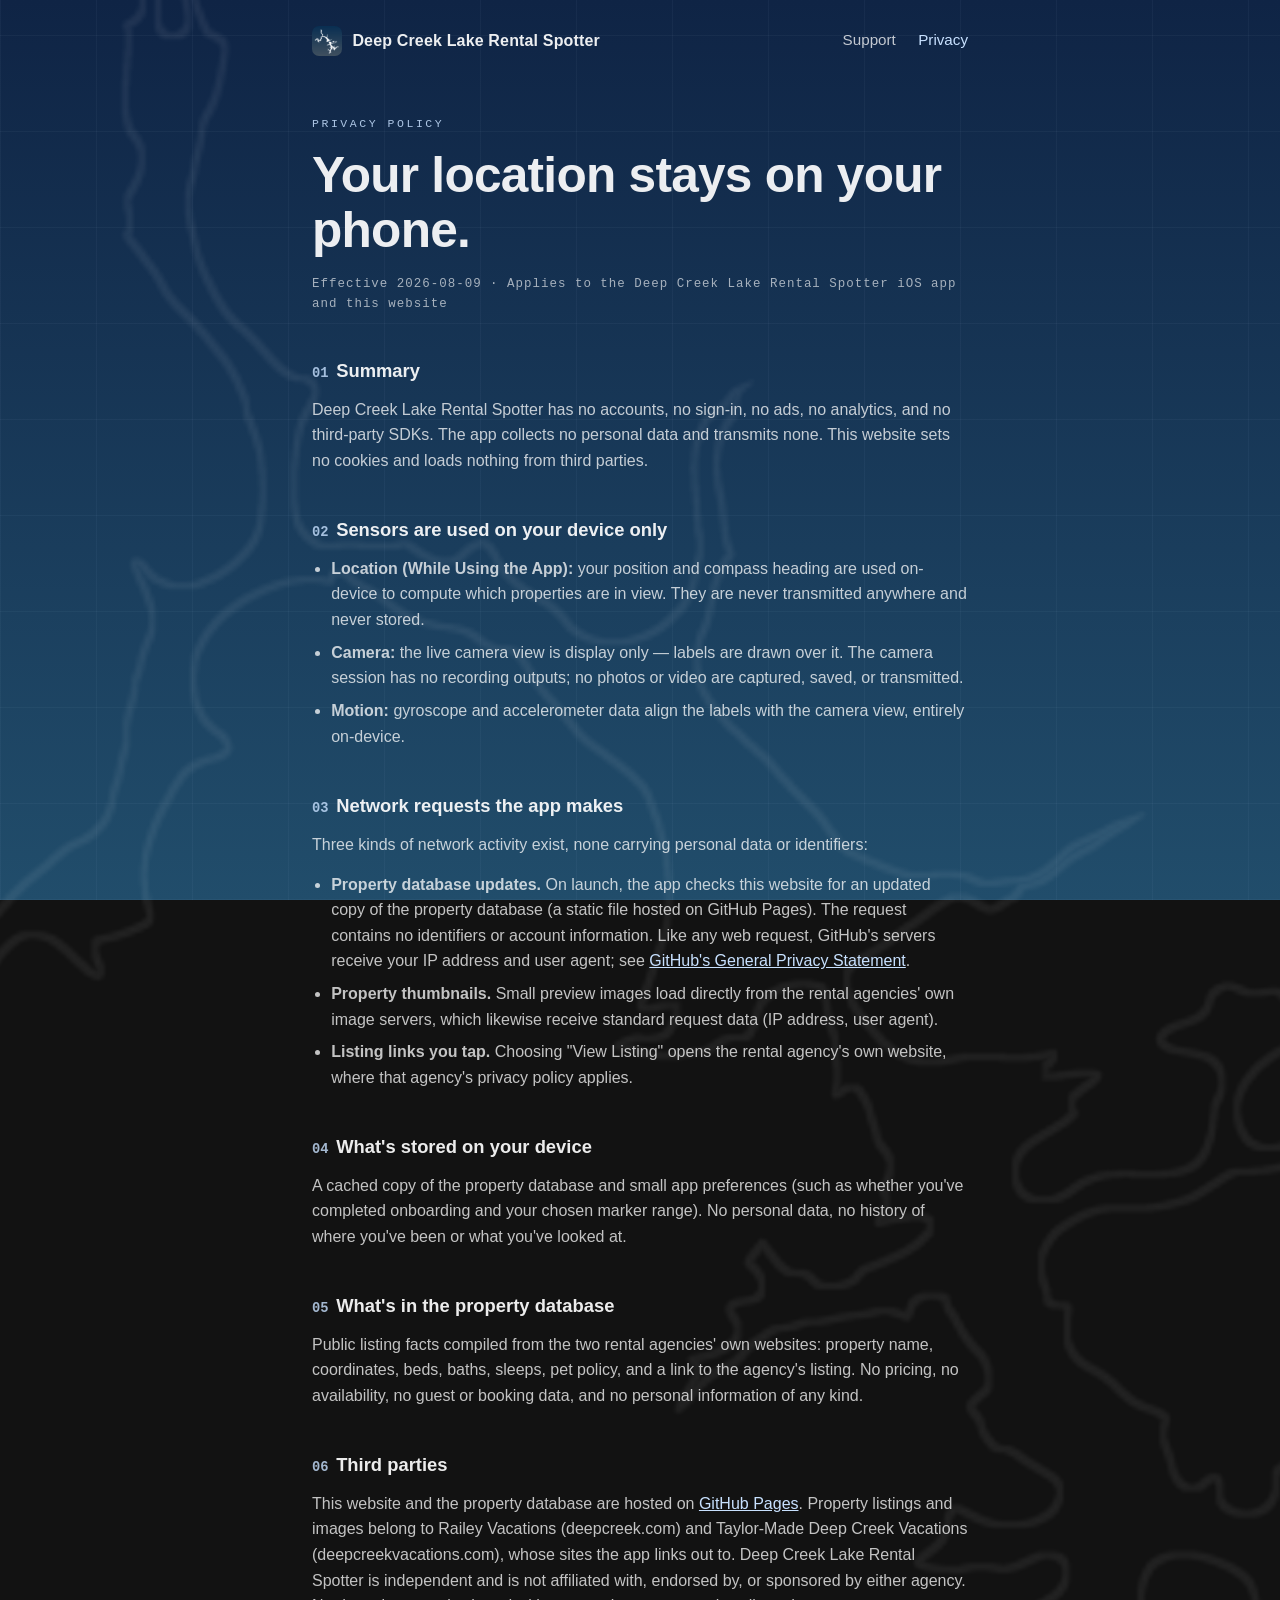
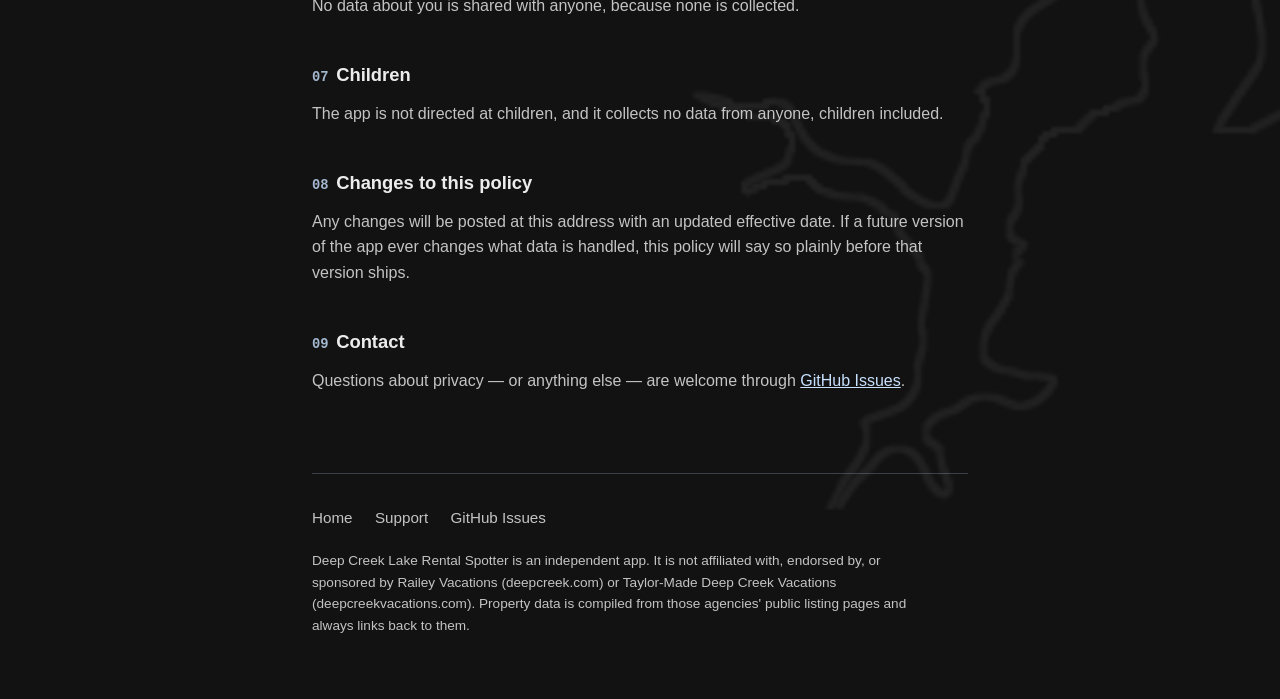
==== privacy/index.html @ 13c7269b "Initial site: landing, support, privacy, hosted dataset Static HTML/CSS only — no JS, no analytics, " ====
<!DOCTYPE html>
<html lang="en">
<head>
<meta charset="utf-8">
<meta name="viewport" content="width=device-width, initial-scale=1">
<title>Privacy Policy — Deep Creek Lake Rental Spotter</title>
<meta name="description" content="Privacy policy for the Deep Creek Lake Rental Spotter iPhone app: no accounts, no analytics, no personal data collected.">
<meta name="theme-color" content="#0F2445">
<link rel="icon" type="image/png" href="../assets/favicon.png">
<link rel="apple-touch-icon" href="../assets/apple-touch-icon.png">
<link rel="stylesheet" href="../assets/styles.css">
</head>
<body>
<img class="lake-watermark faint" src="../assets/lake-hero.png" alt="" aria-hidden="true">

<div class="page">
  <header class="site-header">
    <a class="brand" href="../"><img src="../assets/apple-touch-icon.png" alt="">Deep Creek Lake Rental Spotter</a>
    <nav class="site-nav">
      <a href="../support/">Support</a>
      <a href="./" aria-current="page">Privacy</a>
    </nav>
  </header>

  <main class="doc">
    <p class="kicker">Privacy Policy</p>
    <h1>Your location stays on your phone.</h1>
    <p class="doc-meta">Effective 2026-08-09 · Applies to the Deep Creek Lake Rental Spotter iOS app and this website</p>

    <h2><span class="index">01</span>Summary</h2>
    <p>Deep Creek Lake Rental Spotter has no accounts, no sign-in, no ads, no analytics, and no
    third-party SDKs. The app collects no personal data and transmits none. This
    website sets no cookies and loads nothing from third parties.</p>

    <h2><span class="index">02</span>Sensors are used on your device only</h2>
    <ul>
      <li><strong>Location (While Using the App):</strong> your position and compass heading are
      used on-device to compute which properties are in view. They are never
      transmitted anywhere and never stored.</li>
      <li><strong>Camera:</strong> the live camera view is display only — labels are drawn over
      it. The camera session has no recording outputs; no photos or video are
      captured, saved, or transmitted.</li>
      <li><strong>Motion:</strong> gyroscope and accelerometer data align the labels with the
      camera view, entirely on-device.</li>
    </ul>

    <h2><span class="index">03</span>Network requests the app makes</h2>
    <p>Three kinds of network activity exist, none carrying personal data or
    identifiers:</p>
    <ul>
      <li><strong>Property database updates.</strong> On launch, the app checks this website for
      an updated copy of the property database (a static file hosted on GitHub
      Pages). The request contains no identifiers or account information. Like any
      web request, GitHub's servers receive your IP address and user agent; see
      <a href="https://docs.github.com/en/site-policy/privacy-policies/github-general-privacy-statement">GitHub's
      General Privacy Statement</a>.</li>
      <li><strong>Property thumbnails.</strong> Small preview images load directly from the
      rental agencies' own image servers, which likewise receive standard request
      data (IP address, user agent).</li>
      <li><strong>Listing links you tap.</strong> Choosing "View Listing" opens the rental
      agency's own website, where that agency's privacy policy applies.</li>
    </ul>

    <h2><span class="index">04</span>What's stored on your device</h2>
    <p>A cached copy of the property database and small app preferences (such as
    whether you've completed onboarding and your chosen marker range). No personal
    data, no history of where you've been or what you've looked at.</p>

    <h2><span class="index">05</span>What's in the property database</h2>
    <p>Public listing facts compiled from the two rental agencies' own websites:
    property name, coordinates, beds, baths, sleeps, pet policy, and a link to the
    agency's listing. No pricing, no availability, no guest or booking data, and no
    personal information of any kind.</p>

    <h2><span class="index">06</span>Third parties</h2>
    <p>This website and the property database are hosted on
    <a href="https://pages.github.com">GitHub Pages</a>. Property listings and images belong
    to Railey Vacations (deepcreek.com) and Taylor-Made Deep Creek Vacations
    (deepcreekvacations.com), whose sites the app links out to. Deep Creek Lake Rental Spotter
    is independent and is not affiliated with, endorsed by, or sponsored by either
    agency. No data about you is shared with anyone, because none is collected.</p>

    <h2><span class="index">07</span>Children</h2>
    <p>The app is not directed at children, and it collects no data from anyone,
    children included.</p>

    <h2><span class="index">08</span>Changes to this policy</h2>
    <p>Any changes will be posted at this address with an updated effective date.
    If a future version of the app ever changes what data is handled, this policy
    will say so plainly before that version ships.</p>

    <h2><span class="index">09</span>Contact</h2>
    <p>Questions about privacy — or anything else — are welcome through
    <a href="https://github.com/mschmidt18/deep-creek-ar-site/issues">GitHub Issues</a>.</p>
  </main>

  <footer class="site-footer">
    <nav>
      <a href="../">Home</a>
      <a href="../support/">Support</a>
      <a href="https://github.com/mschmidt18/deep-creek-ar-site/issues">GitHub Issues</a>
    </nav>
    <p class="fineprint">Deep Creek Lake Rental Spotter is an independent app. It is not affiliated with,
    endorsed by, or sponsored by Railey Vacations (deepcreek.com) or Taylor-Made Deep
    Creek Vacations (deepcreekvacations.com). Property data is compiled from those
    agencies' public listing pages and always links back to them.</p>
  </footer>
</div>
</body>
</html>
---- assets/styles.css ----
/* Deep Creek Lake Rental Spotter — site stylesheet.
   Pure CSS, no JS, no external resources: the privacy page promises the site
   loads nothing third-party, and this file keeps that promise.
   Palette and composition follow the app's lake branding
   (docs/superpowers/specs/2026-08-08-lake-branding-design.md in the app repo):
   navy gradient #0F2445→#214D6B, moonlight #C8E1FF, white alpha ramp,
   shoreline silhouette watermark. */

:root {
  --navy-top: #0F2445;
  --navy-bottom: #214D6B;
  --moon: #C8E1FF;
  --ink: rgba(255, 255, 255, 0.92);
  --ink-soft: rgba(255, 255, 255, 0.75);
  --ink-faint: rgba(255, 255, 255, 0.62);
  --hairline: rgba(200, 225, 255, 0.22);
  --frost: rgba(255, 255, 255, 0.07);
  --mono: ui-monospace, "SF Mono", SFMono-Regular, Menlo, monospace;
}

* { margin: 0; padding: 0; box-sizing: border-box; }

html { color-scheme: dark; }

body {
  font-family: -apple-system, BlinkMacSystemFont, "SF Pro Text", "Helvetica Neue", sans-serif;
  color: var(--ink);
  background: fixed linear-gradient(180deg, var(--navy-top) 0%, var(--navy-bottom) 100%);
  min-height: 100vh;
  line-height: 1.6;
  -webkit-font-smoothing: antialiased;
}

/* Faint chart graticule over the gradient — a nautical-chart texture, not a UI grid. */
body::before {
  content: "";
  position: fixed;
  inset: 0;
  z-index: -2;
  background:
    repeating-linear-gradient(0deg, rgba(200, 225, 255, 0.045) 0 1px, transparent 1px 96px),
    repeating-linear-gradient(90deg, rgba(200, 225, 255, 0.045) 0 1px, transparent 1px 96px);
  pointer-events: none;
}

/* Shoreline silhouette watermark, composed like the app's far-from-lake screen:
   oversized, hanging off the top-left, ghost-faint. */
.lake-watermark {
  position: fixed;
  z-index: -1;
  top: -6vh;
  left: -30vw;
  width: 166vw;
  max-width: none;
  opacity: 0.13;
  pointer-events: none;
  user-select: none;
}
.lake-watermark.faint { opacity: 0.07; }

.page {
  max-width: 44rem;
  margin: 0 auto;
  padding: 0 1.5rem;
}

/* ---------- header / footer ---------- */

.site-header {
  display: flex;
  align-items: center;
  justify-content: space-between;
  gap: 1rem;
  padding: 1.6rem 0 1.2rem;
}

.brand {
  display: flex;
  align-items: center;
  gap: 0.65rem;
  text-decoration: none;
  color: var(--ink);
  font-weight: 600;
  letter-spacing: 0.01em;
}
.brand img {
  width: 30px;
  height: 30px;
  border-radius: 7px;
  display: block;
}

.site-nav {
  display: flex;
  gap: 1.4rem;
  font-size: 0.95rem;
}
.site-nav a {
  color: var(--ink-soft);
  text-decoration: none;
}
.site-nav a:hover, .site-nav a[aria-current="page"] { color: var(--moon); }

.site-footer {
  margin-top: 5rem;
  padding: 2rem 0 3rem;
  border-top: 1px solid var(--hairline);
  font-size: 0.85rem;
  color: var(--ink-faint);
}
.site-footer nav {
  display: flex;
  flex-wrap: wrap;
  gap: 1.4rem;
  margin-bottom: 1.2rem;
  font-size: 0.95rem;
}
.site-footer nav a { color: var(--ink-soft); text-decoration: none; }
.site-footer nav a:hover { color: var(--moon); }
.site-footer .fineprint { max-width: 38rem; }

/* ---------- shared text elements ---------- */

a { color: var(--moon); }
a:focus-visible, .site-nav a:focus-visible, .site-footer nav a:focus-visible {
  outline: 2px solid var(--moon);
  outline-offset: 3px;
  border-radius: 2px;
}

.kicker {
  font-family: var(--mono);
  font-size: 0.72rem;
  letter-spacing: 0.22em;
  text-transform: uppercase;
  color: var(--moon);
  opacity: 0.85;
}

h1 {
  font-size: clamp(2.1rem, 6vw, 3.1rem);
  line-height: 1.12;
  letter-spacing: -0.015em;
  font-weight: 700;
  margin: 0.7rem 0 1rem;
}

h2 {
  font-size: 1.15rem;
  font-weight: 650;
  margin: 2.6rem 0 0.7rem;
}

h2 .index {
  font-family: var(--mono);
  font-size: 0.75em;
  color: var(--moon);
  opacity: 0.8;
  margin-right: 0.55em;
}

p { color: var(--ink-soft); margin-bottom: 0.9rem; }
p strong { color: var(--ink); font-weight: 600; }
ul { margin: 0 0 0.9rem 1.2rem; color: var(--ink-soft); }
li { margin-bottom: 0.45rem; }

.lede {
  font-size: 1.15rem;
  line-height: 1.55;
  max-width: 36rem;
}

/* ---------- landing ---------- */

.hero { padding: 3.5rem 0 1rem; }

.pill {
  display: inline-block;
  margin-top: 1.3rem;
  padding: 0.55rem 1.1rem;
  border: 1px solid var(--hairline);
  border-radius: 999px;
  background: var(--frost);
  font-size: 0.9rem;
  color: var(--ink);
}
.pill .dot {
  display: inline-block;
  width: 7px;
  height: 7px;
  border-radius: 50%;
  background: var(--moon);
  margin-right: 0.55em;
  vertical-align: 1px;
}

.stats {
  display: flex;
  flex-wrap: wrap;
  gap: 0;
  margin: 3rem 0 0;
  border-top: 1px solid var(--hairline);
  border-bottom: 1px solid var(--hairline);
}
.stats div {
  flex: 1 1 8rem;
  padding: 1rem 1.2rem 1.1rem 0;
}
.stats dt {
  font-family: var(--mono);
  font-size: 1.35rem;
  color: var(--ink);
}
.stats dd {
  font-size: 0.8rem;
  letter-spacing: 0.06em;
  text-transform: uppercase;
  color: var(--ink-faint);
}

.steps {
  list-style: none;
  margin: 1.4rem 0 0;
  display: grid;
  gap: 1rem;
}
.steps li {
  border: 1px solid var(--hairline);
  border-radius: 14px;
  background: var(--frost);
  padding: 1.1rem 1.3rem;
  margin: 0;
}
.steps .num {
  font-family: var(--mono);
  font-size: 0.72rem;
  letter-spacing: 0.22em;
  color: var(--moon);
  display: block;
  margin-bottom: 0.35rem;
}
.steps h3 { font-size: 1.02rem; font-weight: 650; margin-bottom: 0.25rem; }
.steps p { margin: 0; font-size: 0.95rem; }

/* Staggered load-in, landing only. */
@media (prefers-reduced-motion: no-preference) {
  .rise {
    opacity: 0;
    transform: translateY(14px);
    animation: rise 0.7s cubic-bezier(0.22, 0.9, 0.3, 1) forwards;
  }
  .rise:nth-child(2) { animation-delay: 0.08s; }
  .rise:nth-child(3) { animation-delay: 0.16s; }
  .rise:nth-child(4) { animation-delay: 0.24s; }
  @keyframes rise { to { opacity: 1; transform: none; } }
}

/* ---------- support / privacy ---------- */

.doc { padding-top: 2.5rem; }
.doc-meta {
  font-family: var(--mono);
  font-size: 0.78rem;
  letter-spacing: 0.08em;
  color: var(--ink-faint);
  margin-bottom: 2rem;
}

.card {
  border: 1px solid var(--hairline);
  border-radius: 14px;
  background: var(--frost);
  padding: 1.2rem 1.4rem;
  margin: 1.6rem 0;
}
.card p:last-child { margin-bottom: 0; }

@media (max-width: 480px) {
  .site-header { flex-direction: column; align-items: flex-start; gap: 0.8rem; }
  .stats div { flex-basis: 45%; }
}
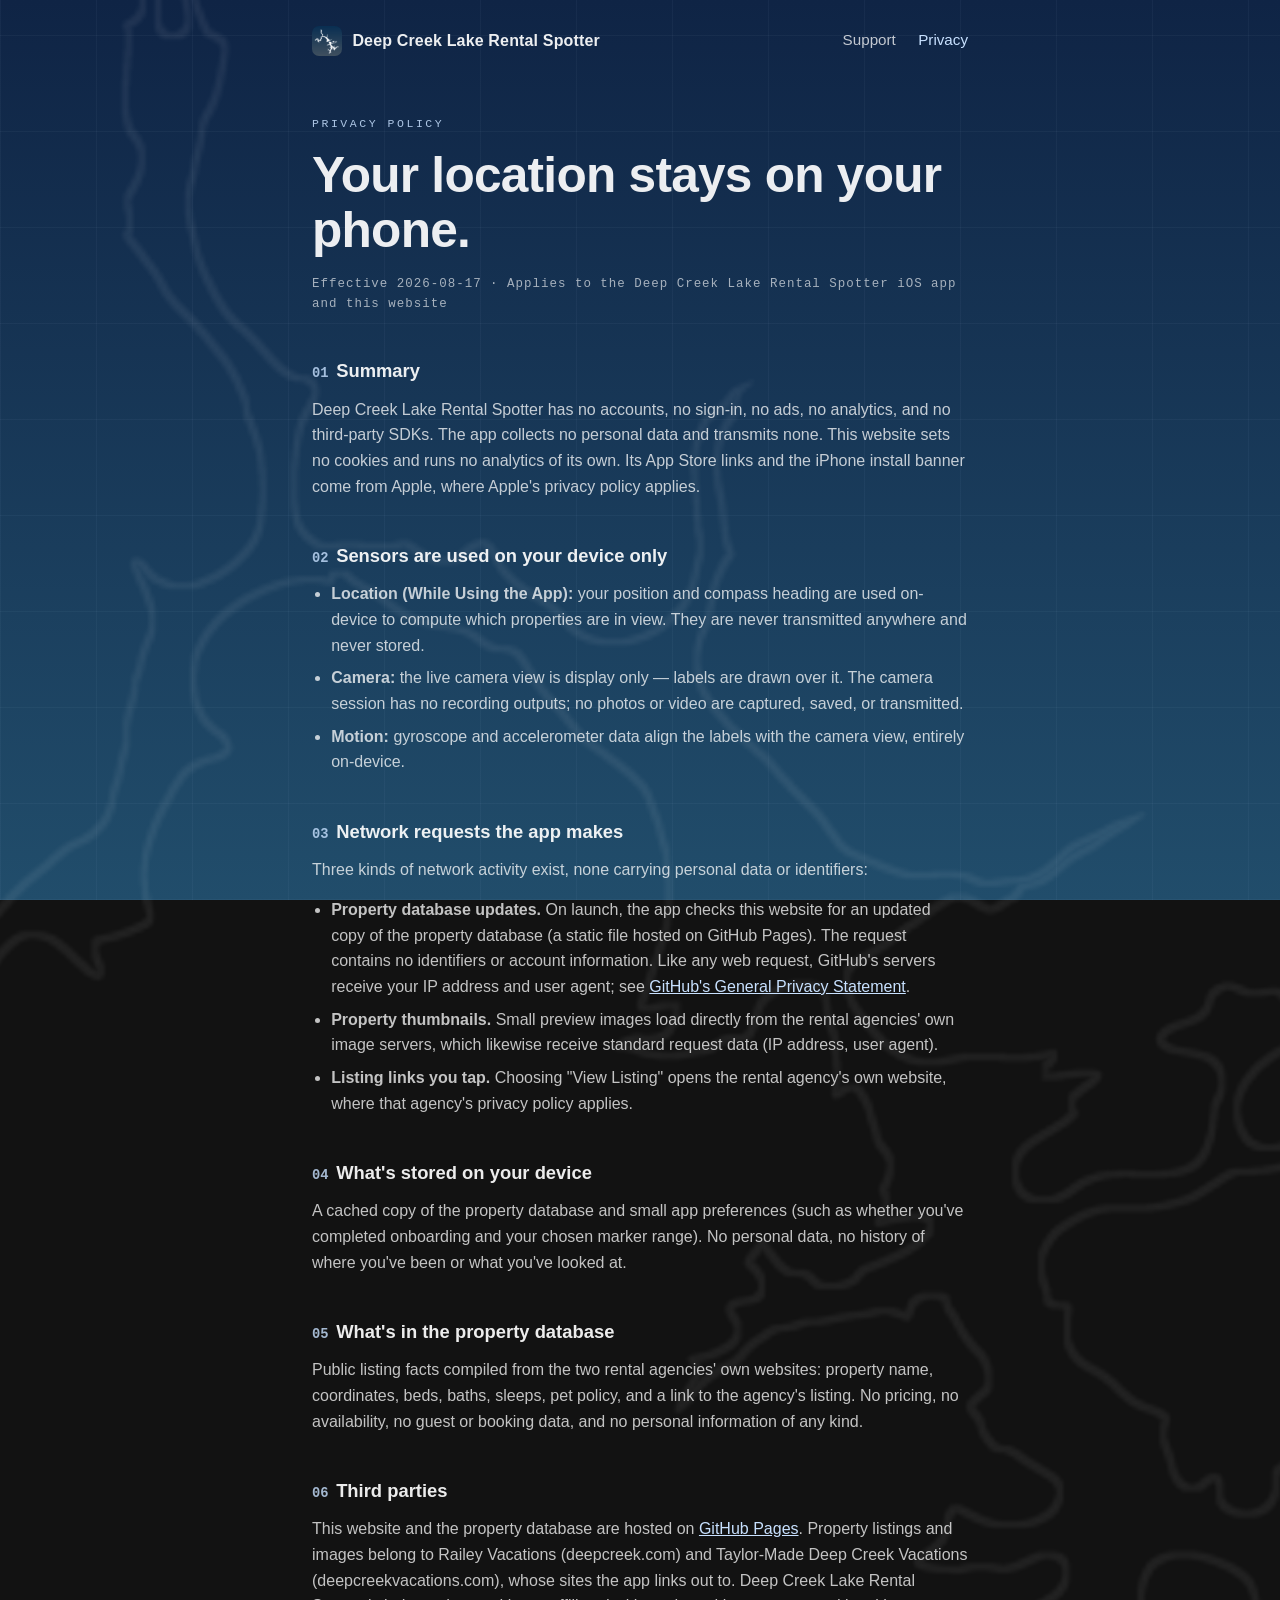
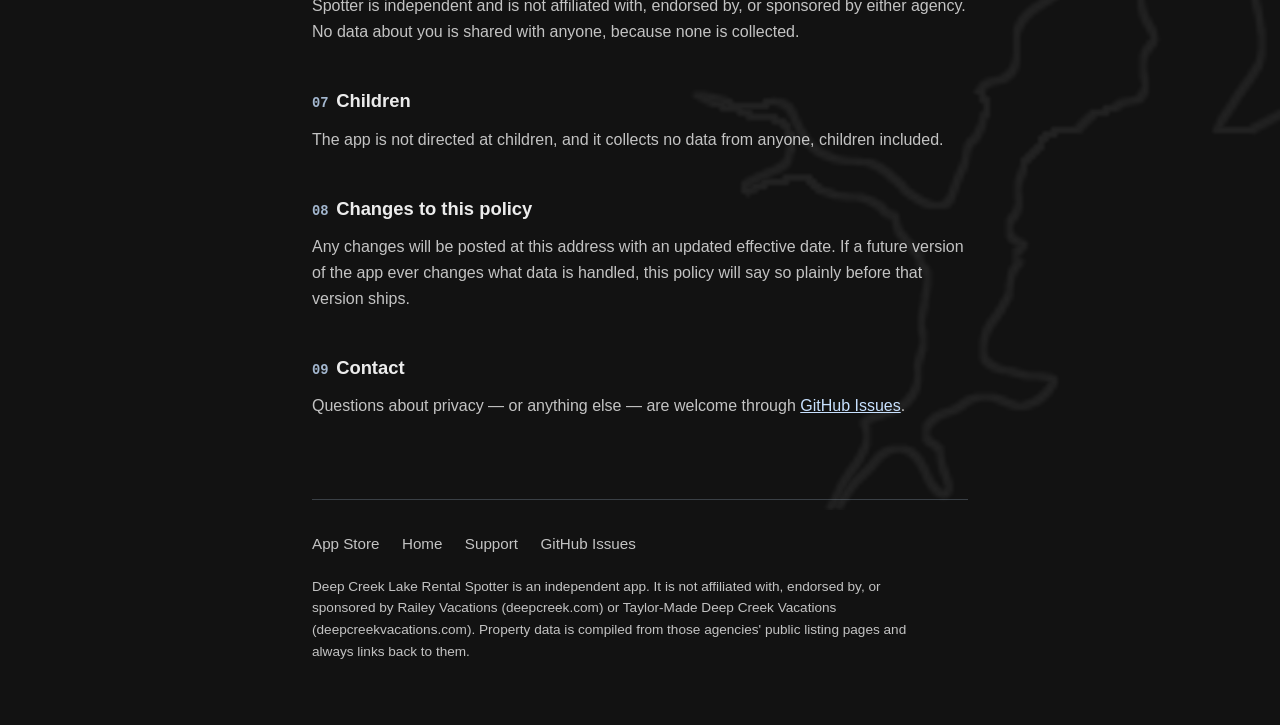
==== commit ecc82112: "Site: app is live on the App Store Replace the coming-soon pill with Apple's App Store badge, add th" ====
--- a/privacy/index.html
+++ b/privacy/index.html
@@ -6,6 +6,7 @@
 <title>Privacy Policy — Deep Creek Lake Rental Spotter</title>
 <meta name="description" content="Privacy policy for the Deep Creek Lake Rental Spotter iPhone app: no accounts, no analytics, no personal data collected.">
 <meta name="theme-color" content="#0F2445">
+<meta name="apple-itunes-app" content="app-id=6799663323">
 <link rel="icon" type="image/png" href="../assets/favicon.png">
 <link rel="apple-touch-icon" href="../assets/apple-touch-icon.png">
 <link rel="stylesheet" href="../assets/styles.css">
@@ -25,12 +26,14 @@
   <main class="doc">
     <p class="kicker">Privacy Policy</p>
     <h1>Your location stays on your phone.</h1>
-    <p class="doc-meta">Effective 2026-08-09 · Applies to the Deep Creek Lake Rental Spotter iOS app and this website</p>
+    <p class="doc-meta">Effective 2026-08-17 · Applies to the Deep Creek Lake Rental Spotter iOS app and this website</p>
 
     <h2><span class="index">01</span>Summary</h2>
     <p>Deep Creek Lake Rental Spotter has no accounts, no sign-in, no ads, no analytics, and no
     third-party SDKs. The app collects no personal data and transmits none. This
-    website sets no cookies and loads nothing from third parties.</p>
+    website sets no cookies and runs no analytics of its own. Its App Store links
+    and the iPhone install banner come from Apple, where Apple's privacy policy
+    applies.</p>
 
     <h2><span class="index">02</span>Sensors are used on your device only</h2>
     <ul>
@@ -96,6 +99,7 @@
 
   <footer class="site-footer">
     <nav>
+      <a href="https://apps.apple.com/us/app/deep-creek-lake-rental-spotter/id6799663323?itscg=30200&amp;itsct=apps_box_badge&amp;mttnsubad=6799663323">App Store</a>
       <a href="../">Home</a>
       <a href="../support/">Support</a>
       <a href="https://github.com/mschmidt18/deep-creek-ar-site/issues">GitHub Issues</a>
--- a/assets/styles.css
+++ b/assets/styles.css
@@ -1,8 +1,7 @@
 /* Deep Creek Lake Rental Spotter — site stylesheet.
-   Pure CSS, no JS, no external resources: the privacy page promises the site
-   loads nothing third-party, and this file keeps that promise.
-   Palette and composition follow the app's lake branding
-   (docs/superpowers/specs/2026-08-08-lake-branding-design.md in the app repo):
+   Pure CSS, no JS, no external resources: everything the page renders is served
+   from this origin.
+   Palette and composition follow the app's lake branding:
    navy gradient #0F2445→#214D6B, moonlight #C8E1FF, white alpha ramp,
    shoreline silhouette watermark. */
 
@@ -174,24 +173,33 @@
 
 .hero { padding: 3.5rem 0 1rem; }
 
-.pill {
+/* App Store call to action. The badge is Apple's own artwork, kept in
+   assets/app-store-badge.svg rather than hotlinked from Apple's CDN, so the page
+   has no external render dependency and the badge can't shift layout on load.
+   Per Apple's identity guidelines it is never recolored, cropped, or animated,
+   is kept at its native 119.664:40 aspect, and carries clear space of at least
+   10% of its height on every side. */
+.cta {
+  display: flex;              /* not inline flow: no line-box gap under the badge */
+  align-items: flex-start;
+  margin-top: 1.3rem;
+}
+
+.badge-link {
   display: inline-block;
-  margin-top: 1.3rem;
-  padding: 0.55rem 1.1rem;
-  border: 1px solid var(--hairline);
-  border-radius: 999px;
-  background: var(--frost);
-  font-size: 0.9rem;
-  color: var(--ink);
-}
-.pill .dot {
-  display: inline-block;
-  width: 7px;
-  height: 7px;
-  border-radius: 50%;
-  background: var(--moon);
-  margin-right: 0.55em;
-  vertical-align: 1px;
+  line-height: 0;
+  padding: 5px;            /* >= 10% of the 48px badge height, on all sides */
+  margin: -5px;            /* keeps the visual edge aligned with the text above */
+  border-radius: 12px;
+}
+.badge-link img {
+  display: block;
+  width: 144px;
+  height: 48px;
+}
+.badge-link:focus-visible {
+  outline: 2px solid var(--moon);
+  outline-offset: 0;
 }
 
 .stats {
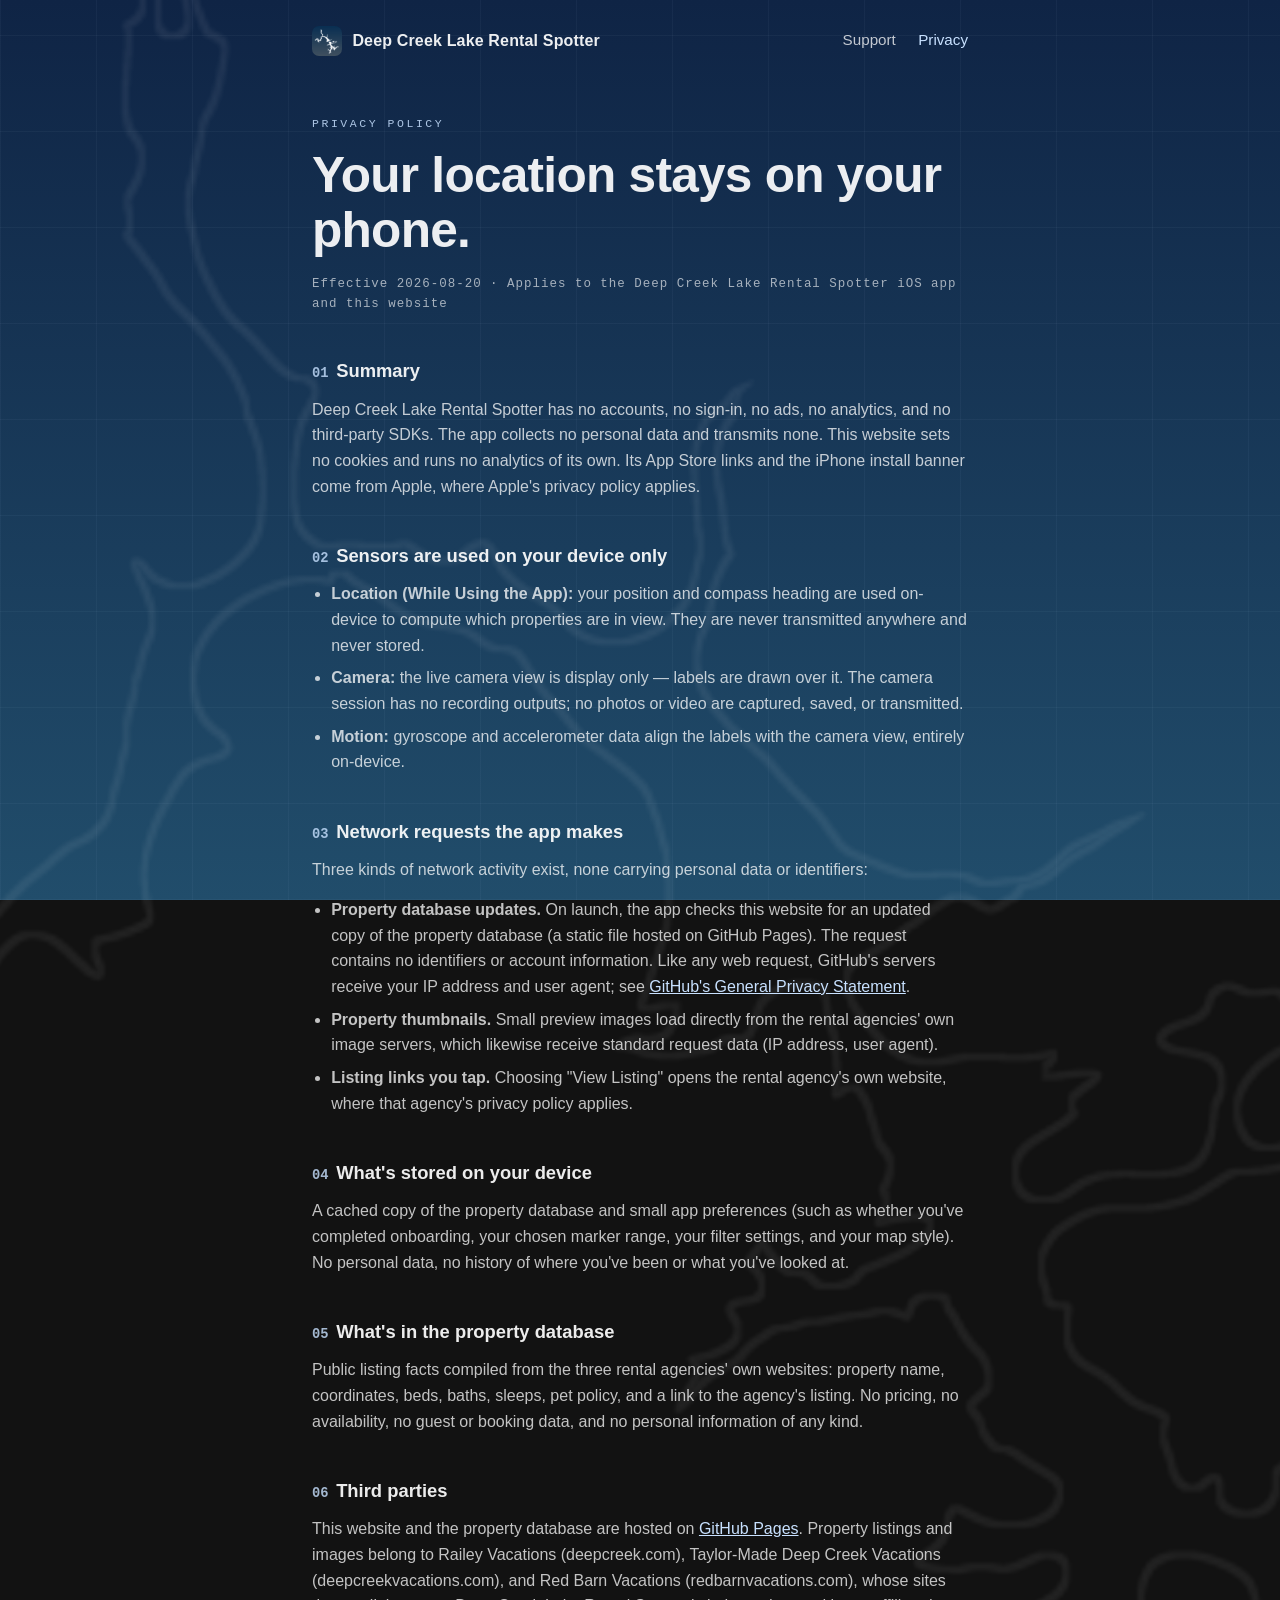
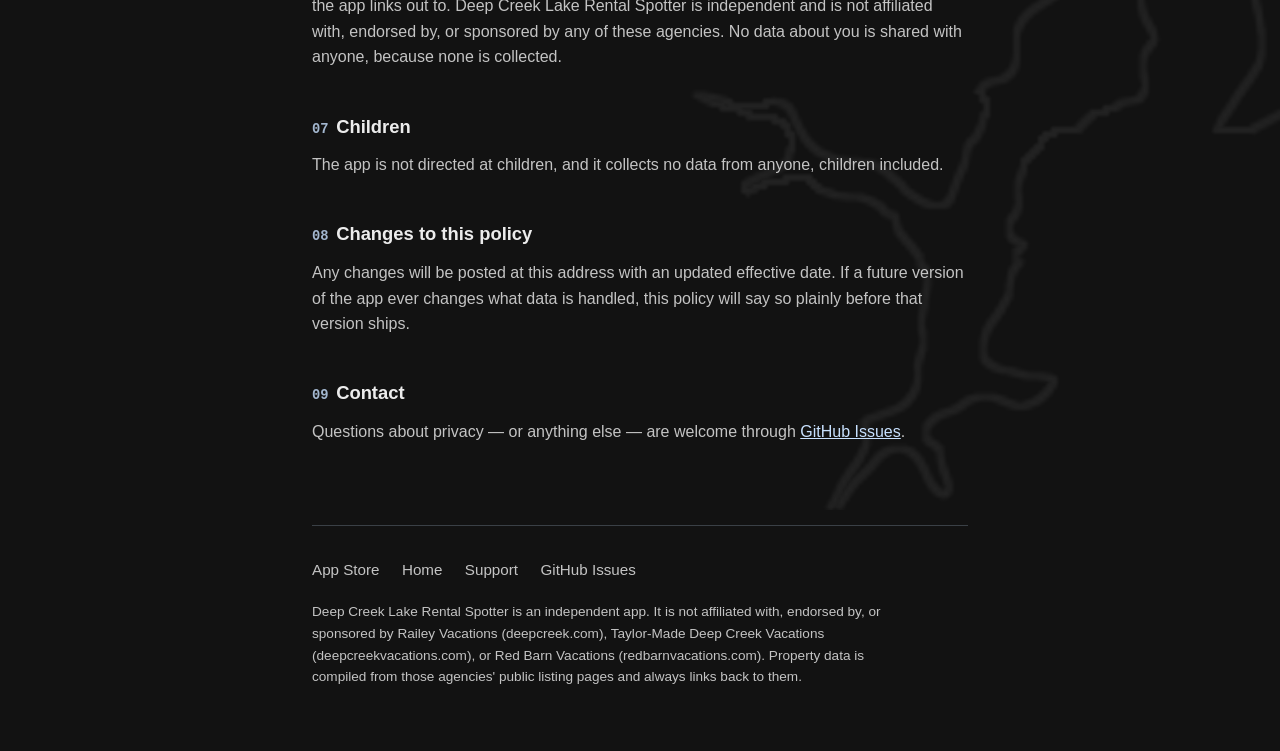
==== commit 339ebec9: "Site: reflect app v1.1 — third agency, filters, live rental count - Name Red Barn Vacations alongsid" ====
--- a/privacy/index.html
+++ b/privacy/index.html
@@ -26,7 +26,7 @@
   <main class="doc">
     <p class="kicker">Privacy Policy</p>
     <h1>Your location stays on your phone.</h1>
-    <p class="doc-meta">Effective 2026-08-17 · Applies to the Deep Creek Lake Rental Spotter iOS app and this website</p>
+    <p class="doc-meta">Effective 2026-08-20 · Applies to the Deep Creek Lake Rental Spotter iOS app and this website</p>
 
     <h2><span class="index">01</span>Summary</h2>
     <p>Deep Creek Lake Rental Spotter has no accounts, no sign-in, no ads, no analytics, and no
@@ -66,11 +66,12 @@
 
     <h2><span class="index">04</span>What's stored on your device</h2>
     <p>A cached copy of the property database and small app preferences (such as
-    whether you've completed onboarding and your chosen marker range). No personal
-    data, no history of where you've been or what you've looked at.</p>
+    whether you've completed onboarding, your chosen marker range, your filter
+    settings, and your map style). No personal data, no history of where you've
+    been or what you've looked at.</p>
 
     <h2><span class="index">05</span>What's in the property database</h2>
-    <p>Public listing facts compiled from the two rental agencies' own websites:
+    <p>Public listing facts compiled from the three rental agencies' own websites:
     property name, coordinates, beds, baths, sleeps, pet policy, and a link to the
     agency's listing. No pricing, no availability, no guest or booking data, and no
     personal information of any kind.</p>
@@ -78,10 +79,11 @@
     <h2><span class="index">06</span>Third parties</h2>
     <p>This website and the property database are hosted on
     <a href="https://pages.github.com">GitHub Pages</a>. Property listings and images belong
-    to Railey Vacations (deepcreek.com) and Taylor-Made Deep Creek Vacations
-    (deepcreekvacations.com), whose sites the app links out to. Deep Creek Lake Rental Spotter
-    is independent and is not affiliated with, endorsed by, or sponsored by either
-    agency. No data about you is shared with anyone, because none is collected.</p>
+    to Railey Vacations (deepcreek.com), Taylor-Made Deep Creek Vacations
+    (deepcreekvacations.com), and Red Barn Vacations (redbarnvacations.com), whose
+    sites the app links out to. Deep Creek Lake Rental Spotter is independent and
+    is not affiliated with, endorsed by, or sponsored by any of these agencies.
+    No data about you is shared with anyone, because none is collected.</p>
 
     <h2><span class="index">07</span>Children</h2>
     <p>The app is not directed at children, and it collects no data from anyone,
@@ -105,9 +107,10 @@
       <a href="https://github.com/mschmidt18/deep-creek-ar-site/issues">GitHub Issues</a>
     </nav>
     <p class="fineprint">Deep Creek Lake Rental Spotter is an independent app. It is not affiliated with,
-    endorsed by, or sponsored by Railey Vacations (deepcreek.com) or Taylor-Made Deep
-    Creek Vacations (deepcreekvacations.com). Property data is compiled from those
-    agencies' public listing pages and always links back to them.</p>
+    endorsed by, or sponsored by Railey Vacations (deepcreek.com), Taylor-Made Deep
+    Creek Vacations (deepcreekvacations.com), or Red Barn Vacations
+    (redbarnvacations.com). Property data is compiled from those agencies' public
+    listing pages and always links back to them.</p>
   </footer>
 </div>
 </body>
--- a/assets/styles.css
+++ b/assets/styles.css
@@ -1,6 +1,7 @@
 /* Deep Creek Lake Rental Spotter — site stylesheet.
-   Pure CSS, no JS, no external resources: everything the page renders is served
-   from this origin.
+   Pure CSS, no external resources: everything the page renders is served from
+   this origin. The only JS is the landing page's inline snippet that reads the
+   rental count from the hosted dataset (same origin).
    Palette and composition follow the app's lake branding:
    navy gradient #0F2445→#214D6B, moonlight #C8E1FF, white alpha ramp,
    shoreline silhouette watermark. */
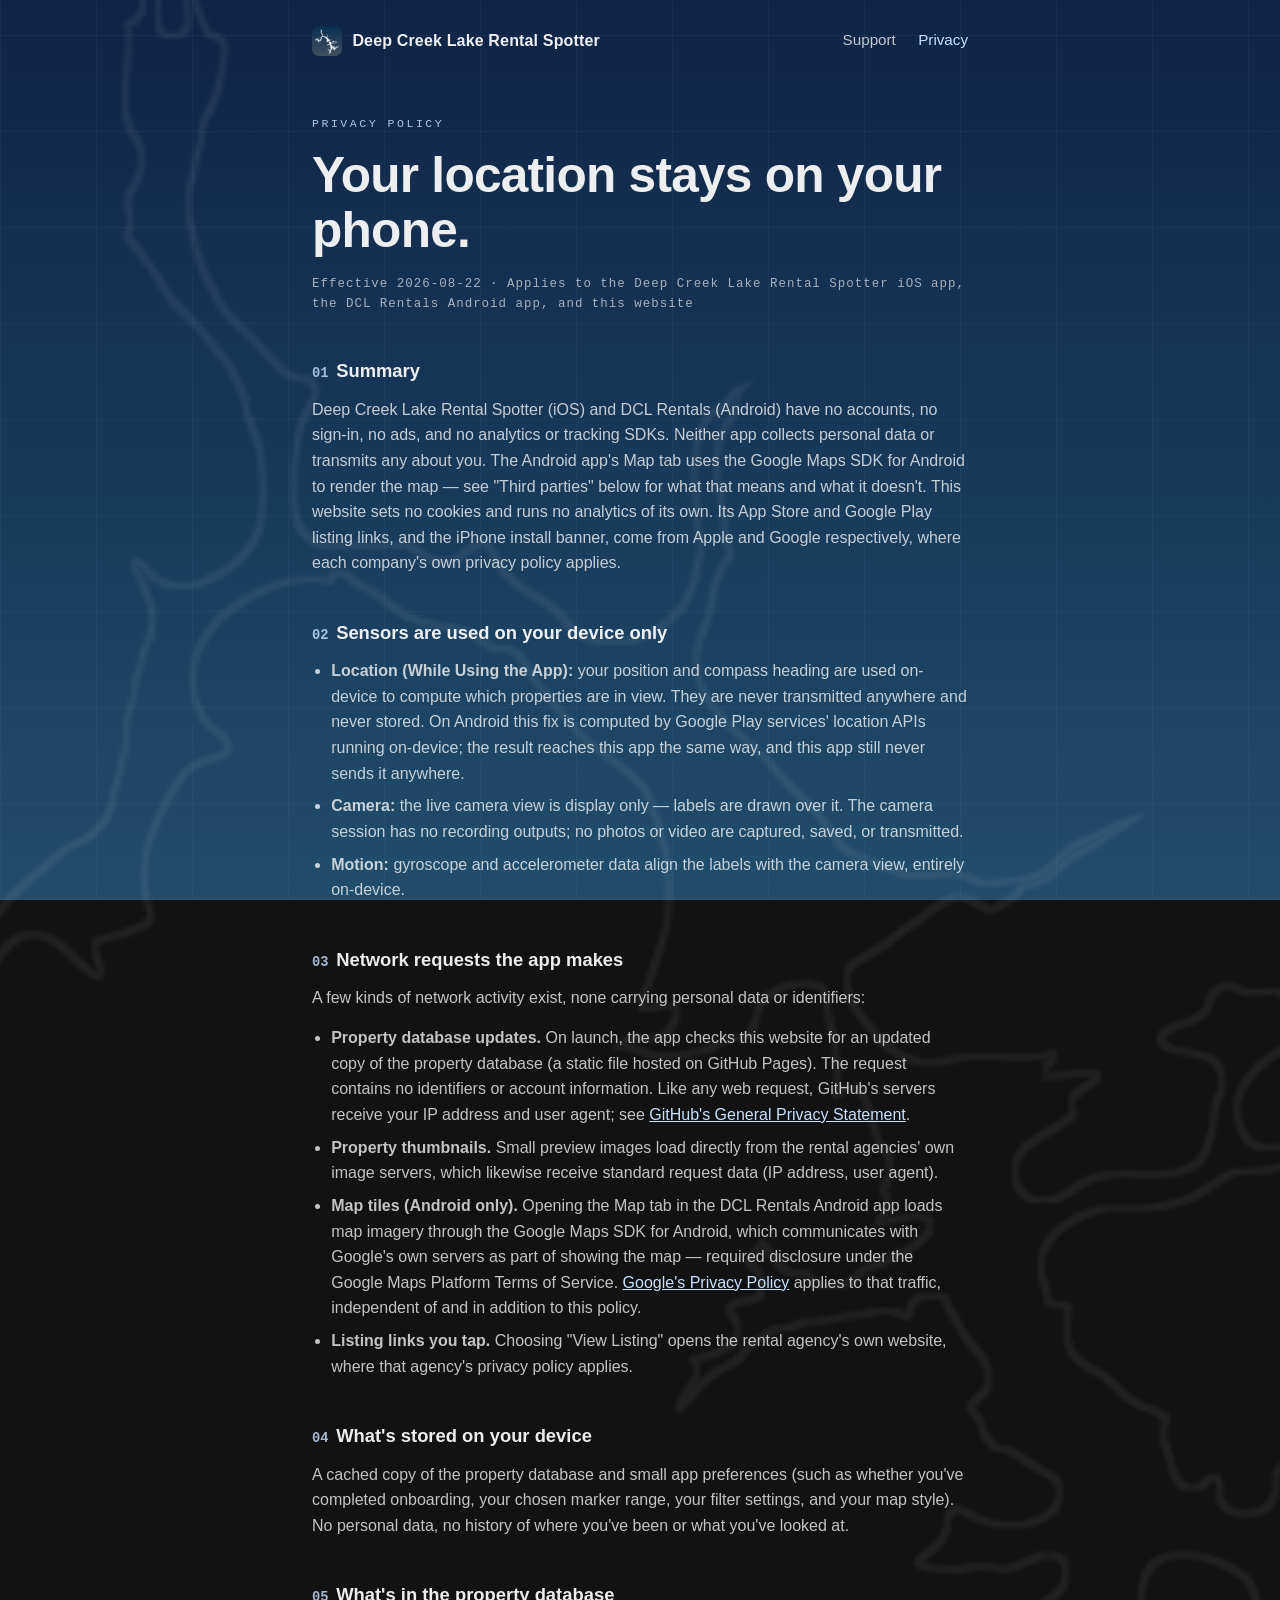
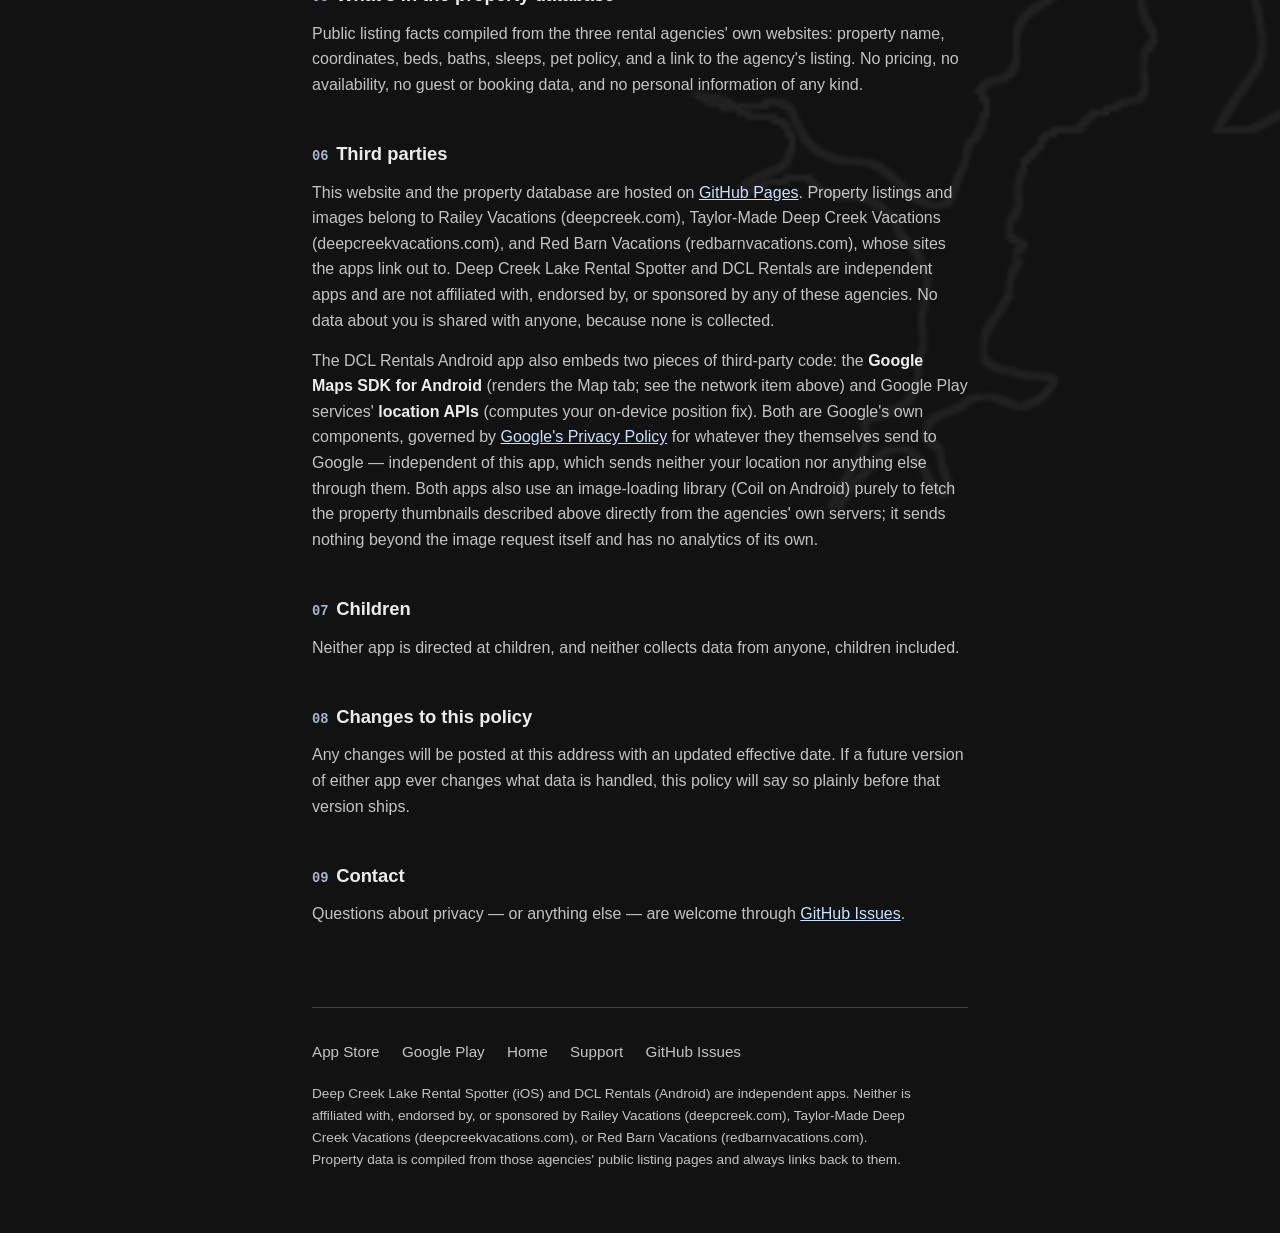
==== commit 4b5fc5dc: "Privacy: cover DCL Rentals (Android) — Google Maps SDK disclosure, Play listing link Co-Authored-By:" ====
--- a/privacy/index.html
+++ b/privacy/index.html
@@ -3,10 +3,11 @@
 <head>
 <meta charset="utf-8">
 <meta name="viewport" content="width=device-width, initial-scale=1">
-<title>Privacy Policy — Deep Creek Lake Rental Spotter</title>
-<meta name="description" content="Privacy policy for the Deep Creek Lake Rental Spotter iPhone app: no accounts, no analytics, no personal data collected.">
+<title>Privacy Policy — Deep Creek Lake Rental Spotter &amp; DCL Rentals</title>
+<meta name="description" content="Privacy policy for the Deep Creek Lake Rental Spotter iPhone app and the DCL Rentals Android app: no accounts, no analytics or tracking SDKs, no personal data collected.">
 <meta name="theme-color" content="#0F2445">
 <meta name="apple-itunes-app" content="app-id=6799663323">
+<meta name="google-play-app" content="app-id=co.schmatt.dclrentals">
 <link rel="icon" type="image/png" href="../assets/favicon.png">
 <link rel="apple-touch-icon" href="../assets/apple-touch-icon.png">
 <link rel="stylesheet" href="../assets/styles.css">
@@ -26,73 +27,87 @@
   <main class="doc">
     <p class="kicker">Privacy Policy</p>
     <h1>Your location stays on your phone.</h1>
-    <p class="doc-meta">Effective 2026-08-20 · Applies to the Deep Creek Lake Rental Spotter iOS app and this website</p>
+    <p class="doc-meta">Effective 2026-08-22 · Applies to the Deep Creek Lake Rental Spotter iOS app, the DCL Rentals Android app, and this website</p>
 
     <h2><span class="index">01</span>Summary</h2>
-    <p>Deep Creek Lake Rental Spotter has no accounts, no sign-in, no ads, no analytics, and no
-    third-party SDKs. The app collects no personal data and transmits none. This
-    website sets no cookies and runs no analytics of its own. Its App Store links
-    and the iPhone install banner come from Apple, where Apple's privacy policy
-    applies.</p>
+    <p>Deep Creek Lake Rental Spotter (iOS) and DCL Rentals (Android) have no accounts, no
+    sign-in, no ads, and no analytics or tracking SDKs. Neither app collects personal data or
+    transmits any about you. The Android app's Map tab uses the Google Maps SDK for Android to
+    render the map — see "Third parties" below for what that means and what it doesn't. This
+    website sets no cookies and runs no analytics of its own. Its App Store and Google Play
+    listing links, and the iPhone install banner, come from Apple and Google respectively, where
+    each company's own privacy policy applies.</p>
 
     <h2><span class="index">02</span>Sensors are used on your device only</h2>
     <ul>
       <li><strong>Location (While Using the App):</strong> your position and compass heading are
-      used on-device to compute which properties are in view. They are never
-      transmitted anywhere and never stored.</li>
+      used on-device to compute which properties are in view. They are never transmitted anywhere
+      and never stored. On Android this fix is computed by Google Play services' location APIs
+      running on-device; the result reaches this app the same way, and this app still never sends
+      it anywhere.</li>
       <li><strong>Camera:</strong> the live camera view is display only — labels are drawn over
-      it. The camera session has no recording outputs; no photos or video are
-      captured, saved, or transmitted.</li>
+      it. The camera session has no recording outputs; no photos or video are captured, saved, or
+      transmitted.</li>
       <li><strong>Motion:</strong> gyroscope and accelerometer data align the labels with the
       camera view, entirely on-device.</li>
     </ul>
 
     <h2><span class="index">03</span>Network requests the app makes</h2>
-    <p>Three kinds of network activity exist, none carrying personal data or
-    identifiers:</p>
+    <p>A few kinds of network activity exist, none carrying personal data or identifiers:</p>
     <ul>
       <li><strong>Property database updates.</strong> On launch, the app checks this website for
-      an updated copy of the property database (a static file hosted on GitHub
-      Pages). The request contains no identifiers or account information. Like any
-      web request, GitHub's servers receive your IP address and user agent; see
-      <a href="https://docs.github.com/en/site-policy/privacy-policies/github-general-privacy-statement">GitHub's
+      an updated copy of the property database (a static file hosted on GitHub Pages). The
+      request contains no identifiers or account information. Like any web request, GitHub's
+      servers receive your IP address and user agent; see <a href="https://docs.github.com/en/site-policy/privacy-policies/github-general-privacy-statement">GitHub's
       General Privacy Statement</a>.</li>
       <li><strong>Property thumbnails.</strong> Small preview images load directly from the
-      rental agencies' own image servers, which likewise receive standard request
-      data (IP address, user agent).</li>
+      rental agencies' own image servers, which likewise receive standard request data (IP
+      address, user agent).</li>
+      <li><strong>Map tiles (Android only).</strong> Opening the Map tab in the DCL Rentals
+      Android app loads map imagery through the Google Maps SDK for Android, which communicates
+      with Google's own servers as part of showing the map — required disclosure under the Google
+      Maps Platform Terms of Service. <a href="https://policies.google.com/privacy">Google's
+      Privacy Policy</a> applies to that traffic, independent of and in addition to this policy.</li>
       <li><strong>Listing links you tap.</strong> Choosing "View Listing" opens the rental
       agency's own website, where that agency's privacy policy applies.</li>
     </ul>
 
     <h2><span class="index">04</span>What's stored on your device</h2>
-    <p>A cached copy of the property database and small app preferences (such as
-    whether you've completed onboarding, your chosen marker range, your filter
-    settings, and your map style). No personal data, no history of where you've
-    been or what you've looked at.</p>
+    <p>A cached copy of the property database and small app preferences (such as whether you've
+    completed onboarding, your chosen marker range, your filter settings, and your map style). No
+    personal data, no history of where you've been or what you've looked at.</p>
 
     <h2><span class="index">05</span>What's in the property database</h2>
-    <p>Public listing facts compiled from the three rental agencies' own websites:
-    property name, coordinates, beds, baths, sleeps, pet policy, and a link to the
-    agency's listing. No pricing, no availability, no guest or booking data, and no
-    personal information of any kind.</p>
+    <p>Public listing facts compiled from the three rental agencies' own websites: property name,
+    coordinates, beds, baths, sleeps, pet policy, and a link to the agency's listing. No pricing,
+    no availability, no guest or booking data, and no personal information of any kind.</p>
 
     <h2><span class="index">06</span>Third parties</h2>
     <p>This website and the property database are hosted on
-    <a href="https://pages.github.com">GitHub Pages</a>. Property listings and images belong
-    to Railey Vacations (deepcreek.com), Taylor-Made Deep Creek Vacations
-    (deepcreekvacations.com), and Red Barn Vacations (redbarnvacations.com), whose
-    sites the app links out to. Deep Creek Lake Rental Spotter is independent and
-    is not affiliated with, endorsed by, or sponsored by any of these agencies.
-    No data about you is shared with anyone, because none is collected.</p>
+    <a href="https://pages.github.com">GitHub Pages</a>. Property listings and images belong to
+    Railey Vacations (deepcreek.com), Taylor-Made Deep Creek Vacations (deepcreekvacations.com),
+    and Red Barn Vacations (redbarnvacations.com), whose sites the apps link out to. Deep Creek
+    Lake Rental Spotter and DCL Rentals are independent apps and are not affiliated with,
+    endorsed by, or sponsored by any of these agencies. No data about you is shared with anyone,
+    because none is collected.</p>
+    <p>The DCL Rentals Android app also embeds two pieces of third-party code: the <strong>Google
+    Maps SDK for Android</strong> (renders the Map tab; see the network item above) and Google
+    Play services' <strong>location APIs</strong> (computes your on-device position fix). Both are
+    Google's own components, governed by <a href="https://policies.google.com/privacy">Google's
+    Privacy Policy</a> for whatever they themselves send to Google — independent of this app,
+    which sends neither your location nor anything else through them. Both apps also use an
+    image-loading library (Coil on Android) purely to fetch the property thumbnails described
+    above directly from the agencies' own servers; it sends nothing beyond the image request
+    itself and has no analytics of its own.</p>
 
     <h2><span class="index">07</span>Children</h2>
-    <p>The app is not directed at children, and it collects no data from anyone,
-    children included.</p>
+    <p>Neither app is directed at children, and neither collects data from anyone, children
+    included.</p>
 
     <h2><span class="index">08</span>Changes to this policy</h2>
-    <p>Any changes will be posted at this address with an updated effective date.
-    If a future version of the app ever changes what data is handled, this policy
-    will say so plainly before that version ships.</p>
+    <p>Any changes will be posted at this address with an updated effective date. If a future
+    version of either app ever changes what data is handled, this policy will say so plainly
+    before that version ships.</p>
 
     <h2><span class="index">09</span>Contact</h2>
     <p>Questions about privacy — or anything else — are welcome through
@@ -102,14 +117,15 @@
   <footer class="site-footer">
     <nav>
       <a href="https://apps.apple.com/us/app/deep-creek-lake-rental-spotter/id6799663323?itscg=30200&amp;itsct=apps_box_badge&amp;mttnsubad=6799663323">App Store</a>
+      <a href="https://play.google.com/store/apps/details?id=co.schmatt.dclrentals">Google Play</a>
       <a href="../">Home</a>
       <a href="../support/">Support</a>
       <a href="https://github.com/mschmidt18/deep-creek-ar-site/issues">GitHub Issues</a>
     </nav>
-    <p class="fineprint">Deep Creek Lake Rental Spotter is an independent app. It is not affiliated with,
-    endorsed by, or sponsored by Railey Vacations (deepcreek.com), Taylor-Made Deep
-    Creek Vacations (deepcreekvacations.com), or Red Barn Vacations
-    (redbarnvacations.com). Property data is compiled from those agencies' public
+    <p class="fineprint">Deep Creek Lake Rental Spotter (iOS) and DCL Rentals (Android) are
+    independent apps. Neither is affiliated with, endorsed by, or sponsored by Railey Vacations
+    (deepcreek.com), Taylor-Made Deep Creek Vacations (deepcreekvacations.com), or Red Barn
+    Vacations (redbarnvacations.com). Property data is compiled from those agencies' public
     listing pages and always links back to them.</p>
   </footer>
 </div>
